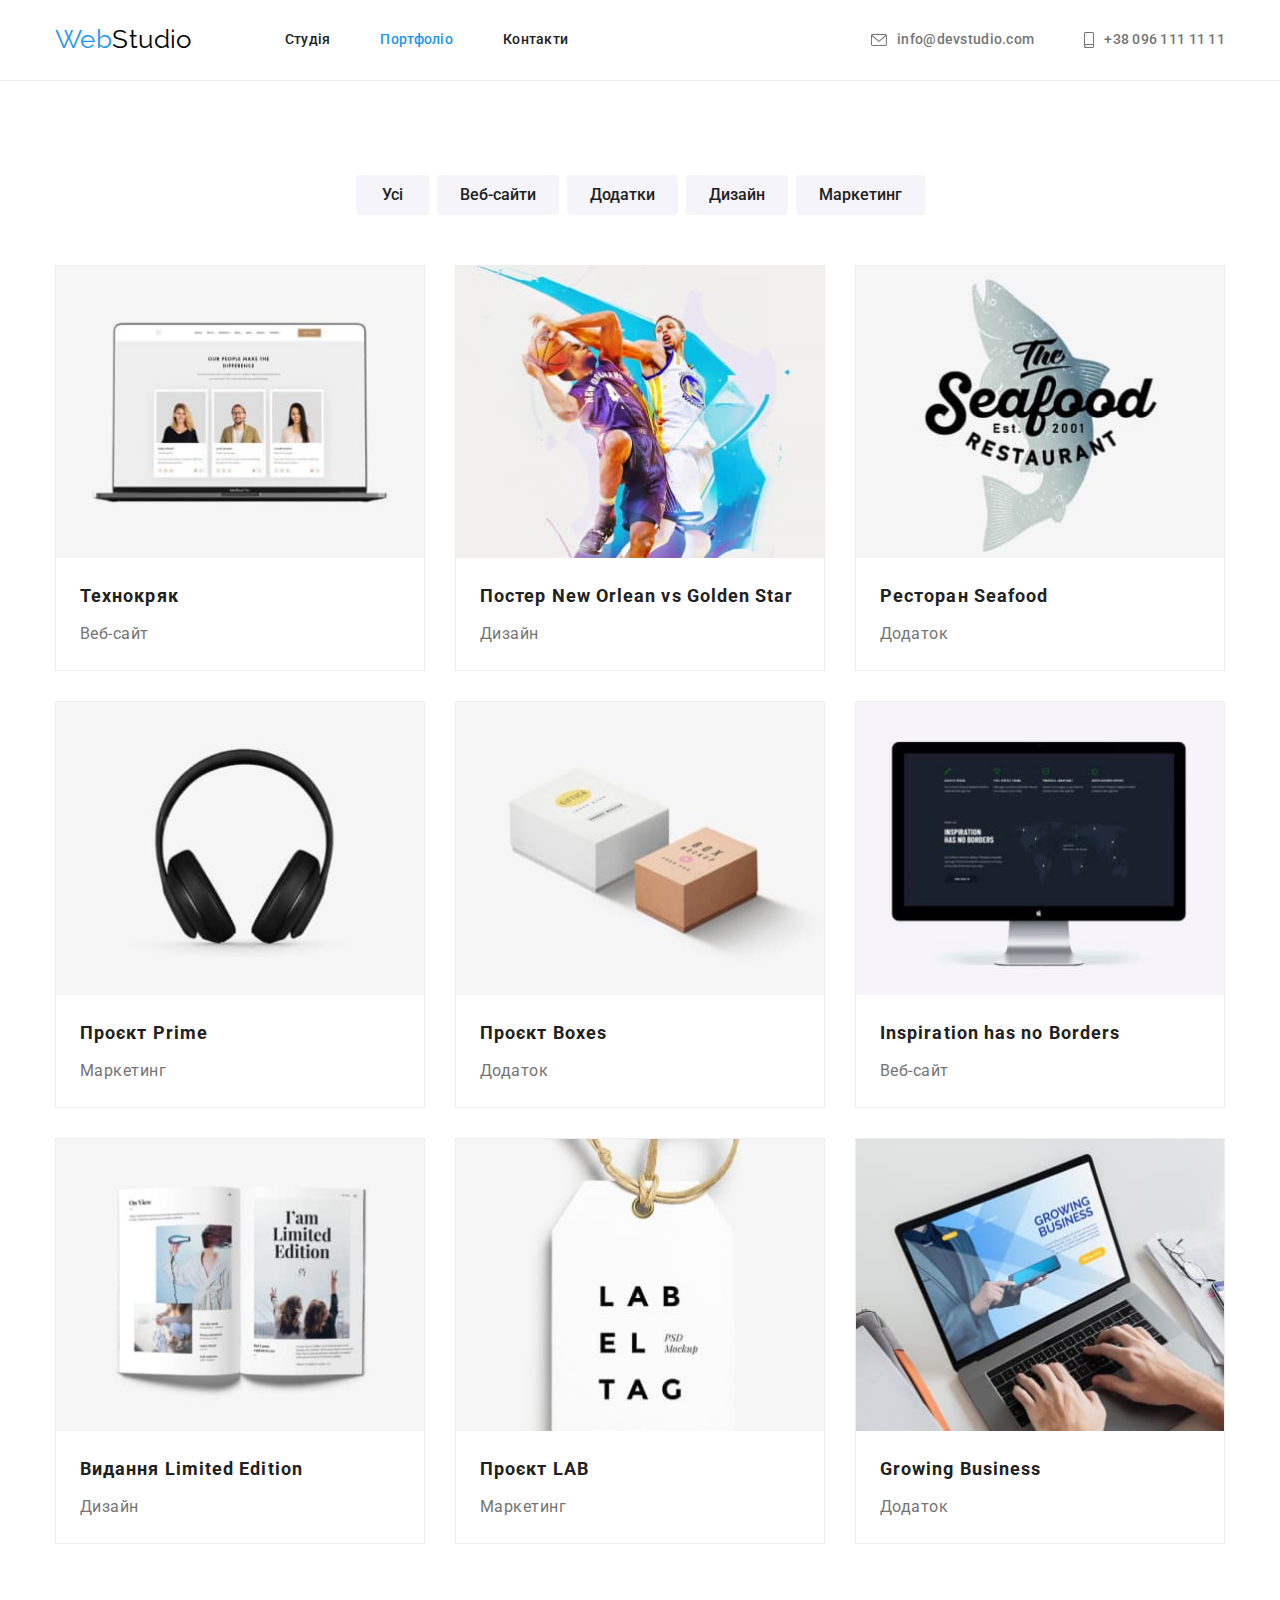
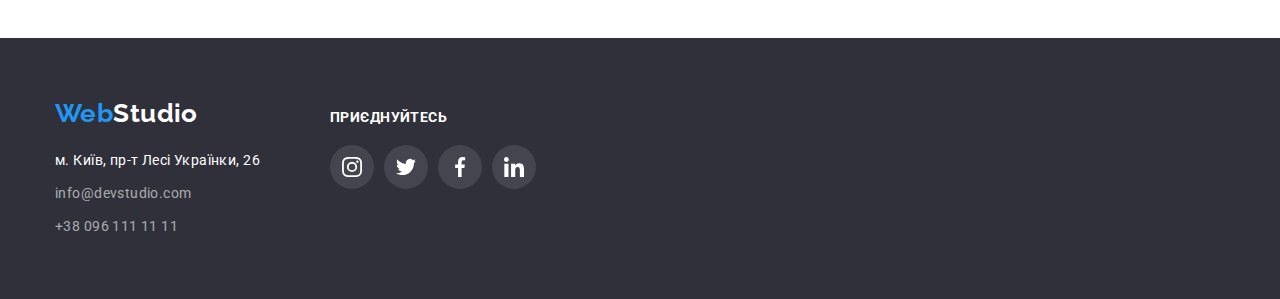
==== portfolio.html @ 3dd4cff3 "1" ====
<!DOCTYPE html>
<html lang="uk">
  <head>
    <meta charset="UTF-8" />
    <meta http-equiv="X-UA-Compatible" content="IE=edge" />
    <meta name="viewport" content="width=device-width, initial-scale=1.0" />
    <title>Студія</title>
    <link
      href="https://fonts.googleapis.com/css2?family=Raleway:wght@700;900&family=Roboto:wght@400;500;700;900&display=swap"
      rel="stylesheet"
    />
    <link
      rel="stylesheet"
      href="https://cdnjs.cloudflare.com/ajax/libs/modern-normalize/1.1.0/modern-normalize.min.css"
    />
    <link rel="stylesheet" href="./css/styles.css" />
  </head>
  <body>
    <!--Logo line-->
    <header class="header">
      <div class="conteiner header-flex">
        <a class="logo" href="./index.html"
          >Web<span class="web">Studio</span></a
        >
        <nav class="main-nav">
          <!--Site nav-->
          <ul class="site-nav list">
            <li class="item">
              <a href="./index.html" class="link">Студія</a>
            </li>
            <li class="item">
              <a href="./portfolio.html" class="link current">Портфоліо</a>
            </li>
            <li class="item">
              <a href="#" class="link">Контакти</a>
            </li>
          </ul>
        </nav>
        <ul class="contacts list">
          <li class="item">
            <a href="mailto:info@devstudio.com" class="link mail">
              <svg class="link-contact-icon" width="16px" height="12px">
                <use href="./images/icons.svg#icon-email"></use>
              </svg>info@devstudio.com</a>
          </li>
          <li class="item">
            <a href="tel:+380961111111" class="link tel">
              <svg class="link-contact-icon" width="10px" height="16px">
                <use href="./images/icons.svg#icon-smartphone"></use>
              </svg> +38 096 111 11 11</a>
          </li>
        </ul>
      </div>
    </header>
    <main>
      <!--Filters-->
      <section class="section">
        <div class="conteiner">
          <h1 class="title-hidden">Портфоліо</h1>
          <ul class="filter list">
            <li class="item">
              <button type="button" class="button secondary">
                <a>Усі</a>
              </button>
            </li>
            <li class="item">
              <button type="button" class="button secondary">
                <a>Веб-сайти</a>
              </button>
            </li>
            <li class="item">
              <button type="button" class="button secondary">
                <a>Додатки</a>
              </button>
            </li>
            <li class="item">
              <button type="button" class="button secondary">
                <a>Дизайн</a>
              </button>
            </li>
            <li class="item">
              <button type="button" class="button secondary">
                <a>Маркетинг</a>
              </button>
            </li>
          </ul>
          <!--Projects-->
          <ul class="project list">
            <li class="item">
              <a href="#" class="link">
                <img src="./images/project1.jpg" alt="Відкритий ноутбук" />
                <div class="content">
                  <h3 class="title">Технокряк</h3>
                  <p class="text">Веб-сайт</p>
                </div></a
              >
            </li>
            <li class="item">
              <a href="#" class="link">
                <img
                  src="./images/project2.jpg"
                  alt="Два баскетболіста стрибають"
                />
                <div class="content">
                  <h3 class="title">Постер New Orlean vs Golden Star</h3>
                  <p class="text">Дизайн</p>
                </div>
              </a>
            </li>
            <li class="item">
              <a href="#" class="link">
                <img
                  src="./images/project3.jpg"
                  alt="Логотип рибного ресторану"
                />
                <div class="content">
                  <h3 class="title">Ресторан Seafood</h3>
                  <p class="text">Додаток</p>
                </div>
              </a>
            </li>
            <li class="item">
              <a href="#" class="link">
                <img
                  src="./images/project4.jpg"
                  alt="Навушники закритого типу"
                />
                <div class="content">
                  <h3 class="title">Проєкт Prime</h3>
                  <p class="text">Маркетинг</p>
                </div>
              </a>
            </li>
            <li class="item">
              <a href="#" class="link">
                <img src="./images/project5.jpg" alt="Дві картонні коробки" />
                <div class="content">
                  <h3 class="title">Проєкт Boxes</h3>
                  <p class="text">Додаток</p>
                </div>
              </a>
            </li>
            <li class="item">
              <a href="#" class="link">
                <img
                  src="./images/project6.jpg"
                  alt="Сайт зображений на моноблоці Apple iMac"
                />
                <div class="content">
                  <h3 class="title">Inspiration has no Borders</h3>
                  <p class="text">Веб-сайт</p>
                </div>
              </a>
            </li>
            <li class="item">
              <a href="#" class="link">
                <img src="./images/project7.jpg" alt="Розгорнутий журнал" />
                <div class="content">
                  <h3 class="title">Видання Limited Edition</h3>
                  <p class="text">Дизайн</p>
                </div>
              </a>
            </li>
            <li class="item">
              <a href="#" class="link">
                <img
                  src="./images/project8.jpg"
                  alt="Бумажний ярлик з написом"
                />
                <div class="content">
                  <h3 class="title">Проєкт LAB</h3>
                  <p class="text">Маркетинг</p>
                </div>
              </a>
            </li>
            <li class="item">
              <a href="#" class="link">
                <img
                  src="./images/project9.jpg"
                  alt="Людина працює на ноутбуці"
                />
                <div class="content">
                  <h3 class="title">Growing Business</h3>
                  <p class="text">Додаток</p>
                </div>
              </a>
            </li>
          </ul>
        </div>
      </section>
    </main>
    <!--Footer-->
    <footer class="section-basement">
      <div class="conteiner">
        <!--Address-->
        <div class="address">
          <a class="logo-secondari" href="./index.html">Web<span class="web-secondari">Studio</span></a>
          <address>
            <ul class="address-list list">
              <li class="map-link">
                <a href="https://goo.gl/maps/CPtrU1FHBa2aNyZL9" target="_blank" rel="noopener noreferrer nofollow"
                  class="link">м. Київ, пр-т Лесі Українки, 26</a>
              </li>
              <li class="mail-link">
                <a href="mailto:info@devstudio.com" class="link">info@devstudio.com</a>
              </li>
              <li class="tel-link">
                <a href="tel:+380961111111" class="link">+38 096 111 11 11</a>
              </li>
            </ul>
          </address>
        </div>
        <!--Social networks-->
        <div class="social">
          <h2 class="social-title">Приєднуйтесь</h2>
          <ul class="address-soc-list list">
            <li class="address-soc-item">
              <a href="" class="address-soc-link link">
                <svg class="address-soc-icon" width="20" height="20">
                  <use href="./images/icons.svg#icon-instagram"></use>
                </svg>
              </a>
            </li>
            <li class="address-soc-item">
              <a href="" class="address-soc-link link">
                <svg class="address-soc-icon" width="20" height="20">
                  <use href="./images/icons.svg#icon-twitter"></use>
                </svg>
              </a>
            </li>
            <li class="address-soc-item">
              <a href="" class="address-soc-link link">
                <svg class="address-soc-icon" width="20" height="20">
                  <use href="./images/icons.svg#icon-facebook"></use>
                </svg>
              </a>
            </li>
            <li class="address-soc-item">
              <a href="" class="address-soc-link link">
                <svg class="address-soc-icon" width="20" height="20">
                  <use href="./images/icons.svg#icon-linkedin"></use>
                </svg>
              </a>
            </li>
          </ul>
        </div>
      </div>
    </footer>
    </body>
    </html>
---- css/styles.css ----
/* цвет основного текста #212121 */
/* вторичный цвет текста #757575 */
/* белый #FFFFFF */
/* акцент #2196F3 */
/* цвет ссылок подвала rgba(255, 255, 255, 0.6) */
/* цвет кнопок поротфолио #F5F4FA */
/* цвет активной кнопки #188CE8 */
/* фон шапки и подвала #2F303A */
/* цвет обводки карточек #EEEEEE */

:root {
    --primary-text-color: #212121;
    --title-text-color: #757575;
    --basement-text-color: rgba(255, 255, 255, 0.6);
    --white-color: #FFFFFF;
    --black-color: #000000;
    --accent-color: #2196F3;
    --primary-btn-color: #F5F4FA;
    --activ-btn-color: #188CE8;
    --hero-bcgnd-color: #2F303A;
    --head-bcgnd-color: #ECECEC;
    --border-color: #EEEEEE;
    --border-client-color: #AFB1B8;
    --adress-icon-color: rgba(255, 255, 255, 0.1);
}

body {
    font-family: 'Roboto', sans-serif;
    font-size: 14px;
    letter-spacing: 0.03em;
    color: var(--primary-text-color);

    background-color: var(--white-color);
}

.section {
    padding-top: 94px;
    padding-bottom: 94px;
}

.header {
    padding-top: 0;
    padding-bottom: 0;
    border-bottom-width: 1px;
    border-bottom-style: solid;
    border-bottom-color: var(--head-bcgnd-color);
}

.section.no-padding {
    padding-top: 0;
}

.conteiner {
    width: 1200px;
    padding-left: 15px;
    padding-right: 15px;
    margin: 0 auto;
}

.list {
    list-style: none;
    padding: 0;
    margin: 0;
}

img {
    display: block;
    max-width: 100%;
    height: auto;
}

/* Logo line */

.header-flex {
    display: flex;
}

.main-nav {
    display: flex;
    align-items: center;
    margin-right: auto;
}

.logo {
    display: inline-block;
    font-family: 'Raleway';
    font-size: 26px;
    line-height: 1.19;
    text-decoration: none;
    color: var(--accent-color);

    margin-right: 93px;
    padding-top: 24px;
    padding-bottom: 25px;
}

.web {
    text-decoration: none;
    color: var(--black-color);
}

/* Site nav */

.site-nav {
    display: flex;
}

.site-nav .item:not(:last-child) {
    margin-right: 50px;
}

.site-nav .link {
    display: block;
    font-style: normal;
    font-weight: 500;
    font-size: 14px;
    line-height: 1.14;
    letter-spacing: 0.02em;
    text-decoration: none;
    color: var(--primary-text-color);

    padding-top: 32px;
    padding-bottom: 32px;
}

.site-nav .link:hover, 
.site-nav .link:focus {
    color: var(--accent-color);
}

.site-nav .link.current {
    color: var(--accent-color);
}

.contacts {
    display: flex;
}

.contacts .link-contact-icon {
    margin-right: 10px;
    vertical-align: middle;
    fill: currentColor;
}

.contacts .item:not(:last-child) {
    margin-right: 50px;
}

.contacts .link {
    display: flex;
    font-weight: 500;
    font-size: 14px;
    line-height: 1.14;
    letter-spacing: 0.02em;
    text-decoration: none;
    color: var(--title-text-color);
    align-items: center;

    padding-top: 32px;
    padding-bottom: 32px;
}

.contacts .link:hover,
.contacts .link:focus {
    color: var(--accent-color);
}

/* Hero */

.section.hero {
    text-align: center;
    background-color: var(--hero-bcgnd-color);
    background-image: linear-gradient(rgba(47, 48, 58, 0.4), rgba(47, 48, 58, 0.4)), url(../images/hero.jpg);
    background-repeat: no-repeat;
    background-position: center;
    background-size: cover;
    max-width: 1600px;
    margin: 0 auto;

    padding-top: 200px;
    padding-bottom: 200px;
}

.hero-title {
    font-weight: 900;
    font-size: 44px;
    line-height: 1.36;
    letter-spacing: 0.06em;
    text-transform: uppercase;
   
    color: var(--white-color);

    width: 696px;
    margin: 30px auto;
}

/* Features */

.feature-list {
    display: flex;

}

.feature-list .item {
    width: calc((100%-90)/4);
}

.feature-list .item:not(:last-child) {
    margin-right: 30px;
}

.feature-list .title {
    font-weight: 700;
    font-size: 14px;
    line-height: 1.14;
    text-transform: uppercase;

    margin-top: 0;
    margin-bottom: 10px;
}

.feature-box {
    display: flex;
    align-items: center;
    justify-content: center;
    width: 270px;
    height: 120px;
    border-radius: 4px;
    background-color: var(--primary-btn-color);

    margin-bottom: 30px;
}

.feature-icon:hover, .feature-icon:focus {
    filter: drop-shadow(0px 4px 4px rgba(0, 0, 0, 0.25));
}

.feature-list .text {
    font-weight: 400;
    line-height: 1.71;
    color: var(--title-text-color);

    margin-top: 0;
    margin-bottom: 0;
}

.title-hidden {
    position: absolute;
    white-space: nowrap;
    width: 1px;
    height: 1px;
    overflow: hidden;
    border: 0;
    clip: rect(0 0 0 0);
    clip-path: inset(50%);
    margin: -1px;
}

/* Work options */

.section-title {
    font-size: 36px;
    line-height: 1.17;
    
    text-align: center;
    margin-top: 0;
    margin-bottom: 50px;
}

.work-list {
    display: flex;
    justify-content: center;
}

.work-list .item:not(:last-child) {
    margin-right: 30px;
}


/* Our team */

.team {
    background-color: var(--primary-btn-color);
}

.team-list {
    display: flex;
    
}

.team-list .item {
    background: var(--white-color);

    margin-top: 0;
    margin-bottom: 0;
    box-shadow: 0px 1px 3px rgba(0, 0, 0, 0.12), 0px 1px 1px rgba(0, 0, 0, 0.14), 0px 2px 1px rgba(0, 0, 0, 0.2);
    border-radius: 0px 0px 4px 4px;
}

.team-list .item:not(:last-child) {
    margin-right: 30px;
}

.team-list img {

}

.team-list .title {
    font-weight: 500;
    font-size: 16px;
    line-height: 1.19;
    text-align: center;

    margin-top: 0;
    margin-bottom: 10px;
}

.team-list .text {
    font-size: 16px;
    line-height: 1.19;
    text-align: center;
    color: var(--title-text-color);

    margin-top: 0;
    margin-bottom: 16px;
}

.team-list .team-content {
    padding-top: 30px;
    padding-bottom: 30px;
}

.team-soc-list {
    display: flex;
    justify-content: center;
    gap: 10px;
}

.team-soc-item {
    width: 44px;
    height: 44px;
}

.team-soc-link {
    width: 100%;
    height: 100%;
    background-color: var(--white-color);
    border-radius: 50%;
    display: flex;
    align-items: center;
    justify-content: center;
}

.team-soc-link:hover, .team-soc-link:focus {
    background-color: var(--accent-color);
}

.team-soc-link:hover .team-soc-icon, .team-soc-link:focus .team-soc-icon {
    fill: var(--white-color);
}

.team-soc-icon {
    fill: var(--border-client-color);
}

/*Clients*/

.client {}

.client-list {
    display: flex;
    gap: 30px;
}

.client-item {
    width: calc((100%-150px)/6);
    height: 92px;
}

.client-link {
    width: 100%;
    height: 100%;
    border: 1px solid var(--border-client-color);
    border-radius: 4px;
    display: flex;
    align-items: center;
    justify-content: center;
}

.client-soc-icon {
    fill: var(--border-client-color)
}

.client-link:hover, .client-link:focus {
    border-color: var(--accent-color);
}

.client-link:hover .client-soc-icon, .client-link:focus .client-soc-icon {
    fill: var(--accent-color);
}

/* Button */

.button {
    border: 1px solid transparent;
    color: var(--white-color);
}

.button.primary {
    font-weight: 700;
    font-size: 16px;
    line-height: 1.88;
    letter-spacing: 0.06em;
    color: var(--white-color);

    padding: 10px 32px;
    border-radius: 4px;
    background-color: var(--accent-color);
}

.button.primary:hover,
.button.primary:focus {
    color: var(--white-color);
    background-color: var(--activ-btn-color);
    cursor: pointer;
}

.button.secondary {
    font-weight: 500;
    font-size: 16px;
    line-height: 1.62;
    color: var(--primary-text-color);
    background-color: var(--primary-btn-color);

    padding: 6px 22px;
    min-width: 73px;
    border-radius: 4px;
}

.button.secondary:hover,
.button.secondary:focus {
    color: var(--white-color);
    background-color: var(--accent-color);
    cursor: pointer;
    box-shadow: 0px 3px 1px rgba(0, 0, 0, 0.1), 0px 1px 2px rgba(0, 0, 0, 0.08), 0px 2px 2px rgba(0, 0, 0, 0.12);
}

/* Filters */

.filter {
    display: flex;
    justify-content: center;
    margin: 0;
    padding-bottom: 50px;
}

.filter .item:not(:last-child) {
    margin-right: 8px;
}

/* Projects */

.project {
    display: flex;
    flex-wrap: wrap;
}

.project .item {
    width: 370px;
    margin-right: 30px;
    margin-bottom: 30px;
    background-color: var(--white-color);
    border: 1px solid var(--border-color)
}

.project .item:nth-child(3n) {
    margin-right: 0;
}

.project .item:nth-last-child(-n + 3) {
    margin-bottom: 0;
}

.project .link:hover, .project .link:focus {
    box-shadow: 0px 1px 1px rgba(0, 0, 0, 0.12), 0px 4px 4px rgba(0, 0, 0, 0.06), 1px 4px 6px rgba(0, 0, 0, 0.16);
}

.project .link {
    display: block;
    text-decoration: none;
}

.project .title {
    font-size: 18px;
    line-height: 2; 
    letter-spacing: 0.06em;
    color: var(--primary-text-color);
    margin-top: 0px;
    margin-bottom: 4px;
}

.project .text {
    font-size: 16px;
    line-height: 2;
    letter-spacing: 0.03em;
    color: var(--title-text-color);
    margin: 0;
}

.project .content {
    padding: 20px 24px 20px 24px;
}

/* Footer */

.section-basement {
    padding-top: 60px;
    padding-bottom: 60px;
    background-color: var(--hero-bcgnd-color);
}

.section-basement > .conteiner {
    display: flex; 
    align-items: baseline;
    gap: 70px;
}

.logo-secondari {
    display: inline-block;
    font-family: 'Raleway';
    font-weight: 700;
    font-size: 26px;
    line-height: 1.19;
    color: var(--accent-color);
    text-decoration: none;

    margin-top: 0;
    margin-bottom: 20px;
}

.web-secondari {color: var(--white-color)}

/* Adress */

.address-list .map-link .link {
    line-height: 1.71;
    color: var(--white-color);
}

.address-list .map-link {
    margin-top: 0;
    margin-bottom: 9px;
}

.address-list .mail-link {
    margin-top: 0;
    margin-bottom: 9px;
}

.address-list .tel-link .link {
    margin-bottom: 0;
}

.tel-link .link:hover,
.tel-link .link:focus {
    color: var(--accent-color);
}

.address-list .link {
    display: inline-block;
    font-style: normal;
    line-height: 1.71;
    color: var(--basement-text-color);
    text-decoration: none;
}

.mail-link .link:hover, .mail-link .link:focus {
    color: var(--accent-color);
}

/* Social networks */

.social-title {
    font-style: normal;
    font-weight: 700;
    font-size: 14px;
    line-height: 16px;
    letter-spacing: 0.03em;
    text-transform: uppercase;
    color: var(--white-color);
    margin-top: 0;
    margin-bottom: 20px;
}

.address-soc-list {
    display: flex;
    gap: 10px;
}

.address-soc-item {
    width: 44px;
    height: 44px;
}

.address-soc-link {
    width: 100%;
    height: 100%;
    background-color: var(--adress-icon-color);
    border-radius: 50%;
    display: flex;
    align-items: center;
    justify-content: center;
}

.address-soc-link:hover,
.address-soc-link:focus {
    background-color: var(--accent-color);
}

.address-soc-icon {
    fill: var(--white-color);
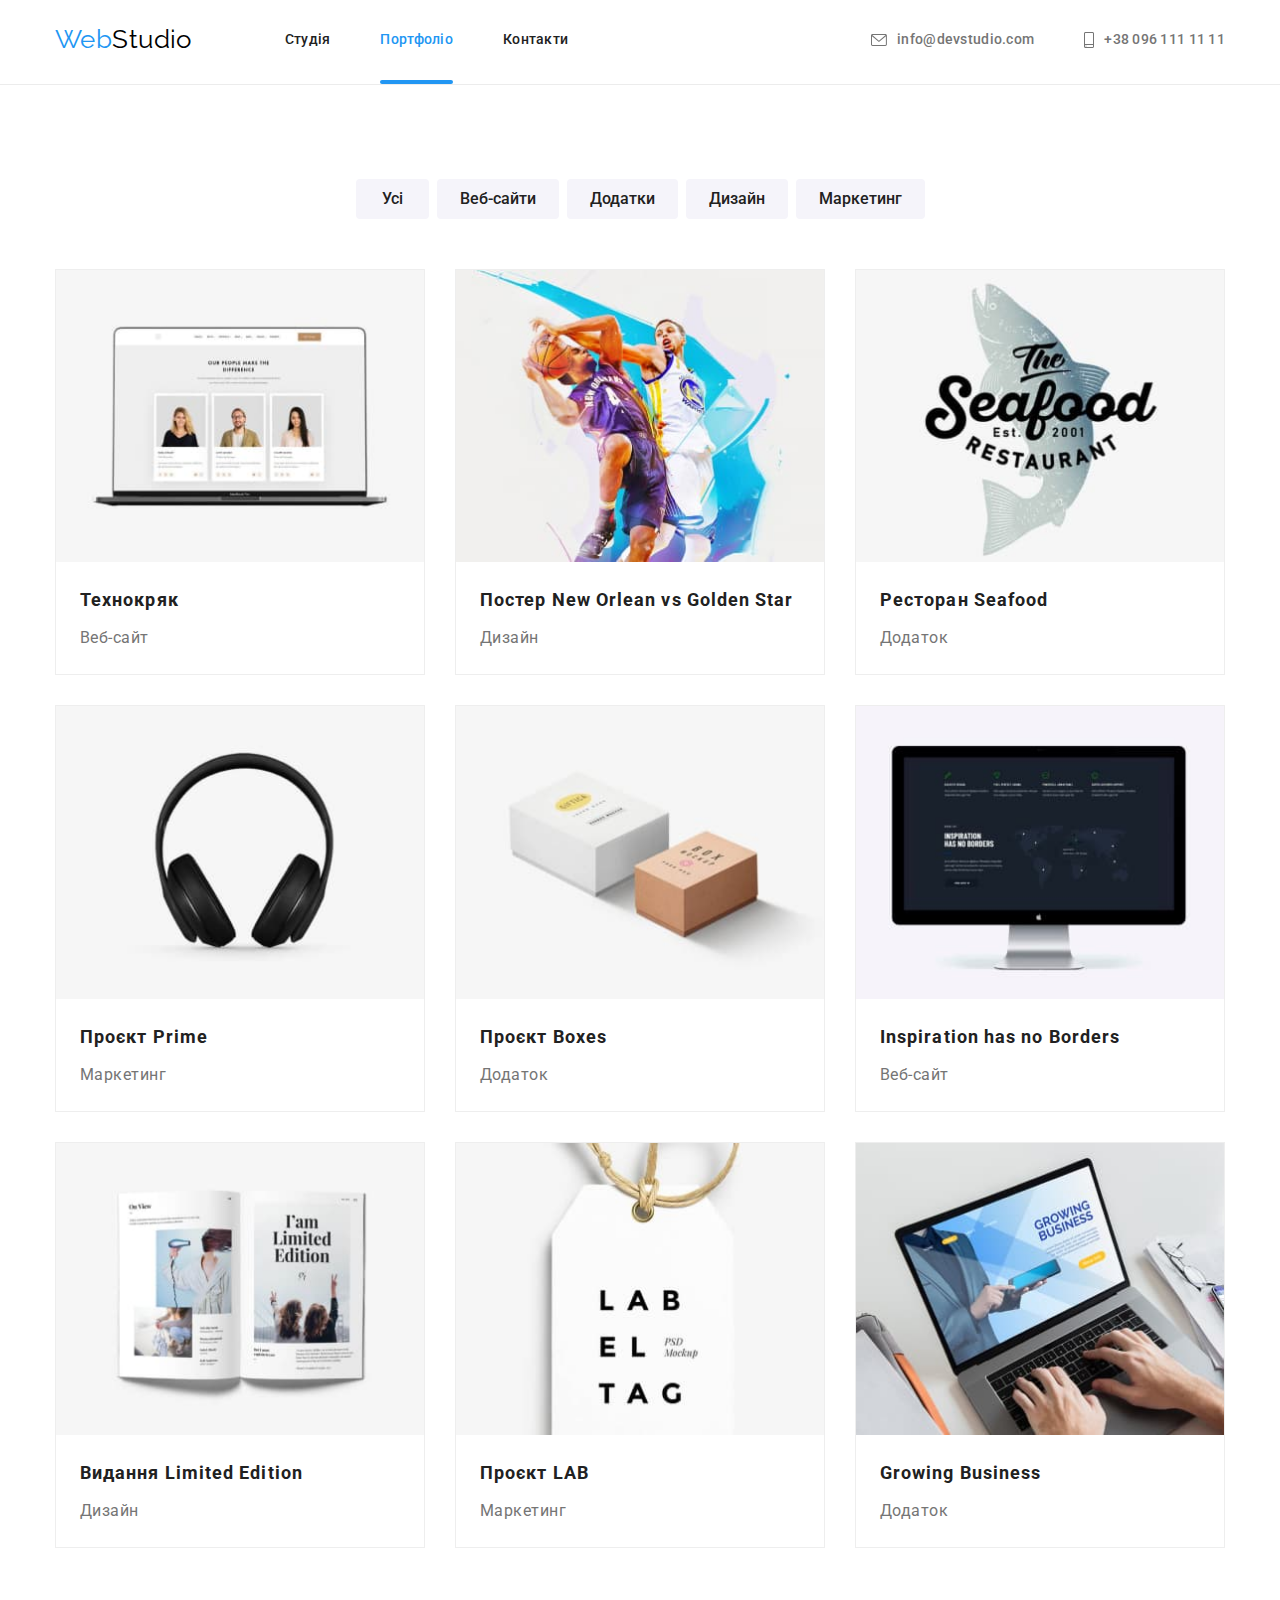
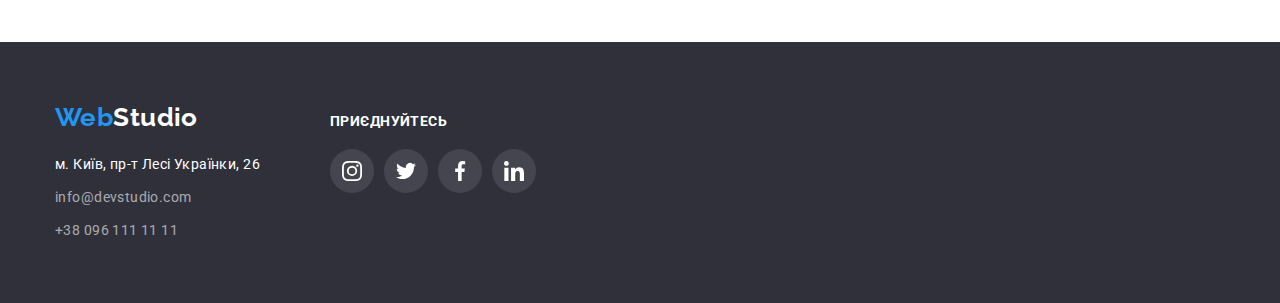
==== commit 838869b6: "2" ====
--- a/portfolio.html
+++ b/portfolio.html
@@ -87,8 +87,11 @@
           <!--Projects-->
           <ul class="project list">
             <li class="item">
+              <div class="project-top">
               <a href="#" class="link">
                 <img src="./images/project1.jpg" alt="Відкритий ноутбук" />
+                <p class="top-text">Ресурс пропонує комплексні пропозиції з різним рівнем функціоналу та сервісів. Все це дозволить відвідувачу отримати
+                вичерпні відомості про компанію чи приватну особу.</p></div>
                 <div class="content">
                   <h3 class="title">Технокряк</h3>
                   <p class="text">Веб-сайт</p>
@@ -96,11 +99,16 @@
               >
             </li>
             <li class="item">
+              <div class="project-top">
               <a href="#" class="link">
                 <img
                   src="./images/project2.jpg"
                   alt="Два баскетболіста стрибають"
                 />
+                <p class="top-text">Ресурс пропонує комплексні пропозиції з різним рівнем функціоналу та сервісів. Все це дозволить
+                  відвідувачу отримати
+                  вичерпні відомості про компанію чи приватну особу.</p>
+                </div>
                 <div class="content">
                   <h3 class="title">Постер New Orlean vs Golden Star</h3>
                   <p class="text">Дизайн</p>
@@ -108,11 +116,16 @@
               </a>
             </li>
             <li class="item">
+              <div class="project-top">
               <a href="#" class="link">
                 <img
                   src="./images/project3.jpg"
                   alt="Логотип рибного ресторану"
                 />
+                <p class="top-text">Ресурс пропонує комплексні пропозиції з різним рівнем функціоналу та сервісів. Все це дозволить
+                  відвідувачу отримати
+                  вичерпні відомості про компанію чи приватну особу.</p>
+                </div>
                 <div class="content">
                   <h3 class="title">Ресторан Seafood</h3>
                   <p class="text">Додаток</p>
@@ -120,11 +133,16 @@
               </a>
             </li>
             <li class="item">
+              <div class="project-top">
               <a href="#" class="link">
                 <img
                   src="./images/project4.jpg"
                   alt="Навушники закритого типу"
                 />
+                <p class="top-text">Ресурс пропонує комплексні пропозиції з різним рівнем функціоналу та сервісів. Все це дозволить
+                  відвідувачу отримати
+                  вичерпні відомості про компанію чи приватну особу.</p>
+                </div>
                 <div class="content">
                   <h3 class="title">Проєкт Prime</h3>
                   <p class="text">Маркетинг</p>
@@ -132,8 +150,13 @@
               </a>
             </li>
             <li class="item">
+              <div class="project-top">
               <a href="#" class="link">
                 <img src="./images/project5.jpg" alt="Дві картонні коробки" />
+                <p class="top-text">Ресурс пропонує комплексні пропозиції з різним рівнем функціоналу та сервісів. Все це дозволить
+                  відвідувачу отримати
+                  вичерпні відомості про компанію чи приватну особу.</p>
+                </div>
                 <div class="content">
                   <h3 class="title">Проєкт Boxes</h3>
                   <p class="text">Додаток</p>
@@ -141,11 +164,16 @@
               </a>
             </li>
             <li class="item">
+              <div class="project-top">
               <a href="#" class="link">
                 <img
                   src="./images/project6.jpg"
                   alt="Сайт зображений на моноблоці Apple iMac"
                 />
+                <p class="top-text">Ресурс пропонує комплексні пропозиції з різним рівнем функціоналу та сервісів. Все це дозволить
+                  відвідувачу отримати
+                  вичерпні відомості про компанію чи приватну особу.</p>
+                </div>
                 <div class="content">
                   <h3 class="title">Inspiration has no Borders</h3>
                   <p class="text">Веб-сайт</p>
@@ -153,8 +181,13 @@
               </a>
             </li>
             <li class="item">
+              <div class="project-top">
               <a href="#" class="link">
                 <img src="./images/project7.jpg" alt="Розгорнутий журнал" />
+                <p class="top-text">Ресурс пропонує комплексні пропозиції з різним рівнем функціоналу та сервісів. Все це дозволить
+                  відвідувачу отримати
+                  вичерпні відомості про компанію чи приватну особу.</p>
+                </div>
                 <div class="content">
                   <h3 class="title">Видання Limited Edition</h3>
                   <p class="text">Дизайн</p>
@@ -162,11 +195,16 @@
               </a>
             </li>
             <li class="item">
+              <div class="project-top">
               <a href="#" class="link">
                 <img
                   src="./images/project8.jpg"
                   alt="Бумажний ярлик з написом"
                 />
+                <p class="top-text">Ресурс пропонує комплексні пропозиції з різним рівнем функціоналу та сервісів. Все це дозволить
+                  відвідувачу отримати
+                  вичерпні відомості про компанію чи приватну особу.</p>
+                </div>
                 <div class="content">
                   <h3 class="title">Проєкт LAB</h3>
                   <p class="text">Маркетинг</p>
@@ -174,11 +212,16 @@
               </a>
             </li>
             <li class="item">
+              <div class="project-top">
               <a href="#" class="link">
                 <img
                   src="./images/project9.jpg"
                   alt="Людина працює на ноутбуці"
                 />
+                <p class="top-text">Ресурс пропонує комплексні пропозиції з різним рівнем функціоналу та сервісів. Все це дозволить
+                  відвідувачу отримати
+                  вичерпні відомості про компанію чи приватну особу.</p>
+                </div>
                 <div class="content">
                   <h3 class="title">Growing Business</h3>
                   <p class="text">Додаток</p>
--- a/css/styles.css
+++ b/css/styles.css
@@ -22,6 +22,8 @@
     --border-color: #EEEEEE;
     --border-client-color: #AFB1B8;
     --adress-icon-color: rgba(255, 255, 255, 0.1);
+    --top-texbgnd-color: rgba(33, 150, 243, 0.9);
+    --backdrop-color: rgba(0, 0, 0, 0.2);
 }
 
 body {
@@ -130,6 +132,17 @@
 
 .site-nav .link.current {
     color: var(--accent-color);
+}
+
+.site-nav .link.current::after {
+    content: '';
+    display: flex;
+    background-color: var(--accent-color);
+    width: 100%;
+    height: 4px;
+    border-radius: 2px;
+    transform: translateY(32px);
+    position: relative;
 }
 
 .contacts {
@@ -470,7 +483,8 @@
     margin-right: 30px;
     margin-bottom: 30px;
     background-color: var(--white-color);
-    border: 1px solid var(--border-color)
+    border: 1px solid var(--border-color);
+    position: relative;
 }
 
 .project .item:nth-child(3n) {
@@ -509,6 +523,28 @@
 
 .project .content {
     padding: 20px 24px 20px 24px;
+}
+
+.project .top-text {
+    font-size: 18px;
+    line-height: 28px;
+    color: var(--white-color);
+    background-color: var(--top-texbgnd-color);
+    position: absolute;
+    top: 0;
+    margin: 0;
+    padding: 63px 24px;
+    transform: translateY(100%);
+    transition: transform 250ms linear;
+}
+
+.project-top {
+    position: relative;
+    overflow: hidden;
+}
+
+.project-top:hover .top-text {
+    transform: translateY(0);
 }
 
 /* Footer */
@@ -618,4 +654,58 @@
 }
 
 .address-soc-icon {
-    fill: var(--white-color);+    fill: var(--white-color);
+}
+
+.backdrop {
+    width: 100%;
+    height: 100%;
+    background-color: var(--backdrop-color);
+    position: fixed;
+    top: 0;
+    transition: opacity 250ms linear, visibility 250ms linear;
+}
+
+.modal {
+    width: 528px;
+    height: 581px;
+    position: absolute;
+    top: 50%;
+    left: 50%;
+    transform: translate(-50%, -50%);
+    background: var(--white-color);
+    box-shadow: 0px 1px 3px rgba(0, 0, 0, 0.12), 0px 1px 1px rgba(0, 0, 0, 0.14), 0px 2px 1px rgba(0, 0, 0, 0.2);
+    border-radius: 4px;
+    transform: translate(-50%, -50%) scale(1);
+    transition: transform 250ms linear;
+}
+
+.backdrop.is-hidden .modal {
+    transform: translate(-50%, -50%) scale(0);
+}
+
+.modal-close {
+    width: 30px;
+    height: 30px;
+    background-color: var(--white-color);
+    border: 1px solid rgba(0, 0, 0, 0.1);
+    border-radius: 50%;
+    position: absolute;
+    top: 8px;
+    right: 8px;
+    display: flex;
+    align-items: center;
+    justify-content: center;
+    cursor: pointer;
+}
+
+.modal-close:hover, .modal-close:focus {
+    background-color: var(--accent-color);
+}
+
+.is-hidden {
+    opacity: 0;
+    visibility: hidden;
+    pointer-events: none;
+}
+  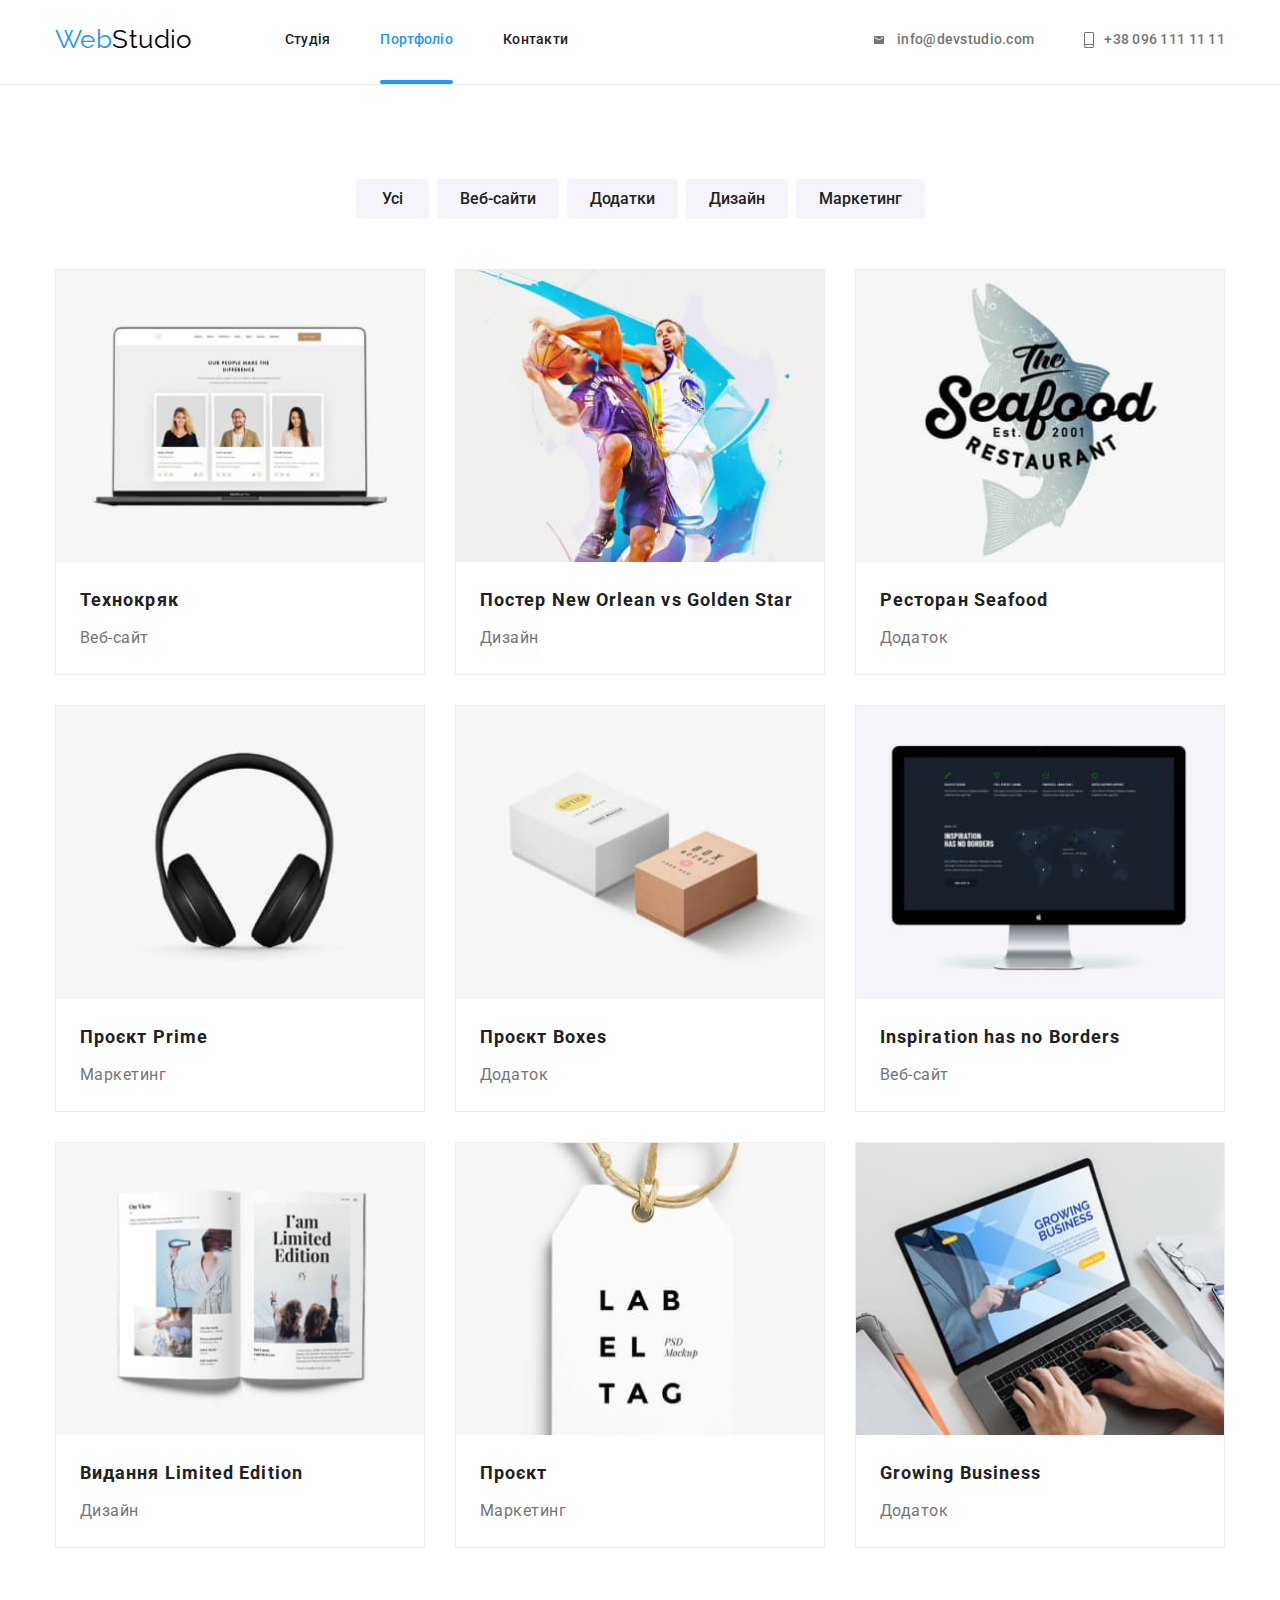
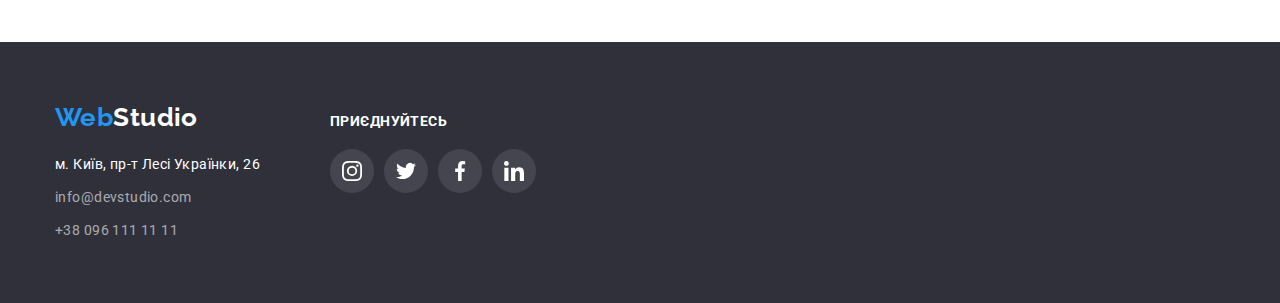
==== commit f49c5241: "8" ====
--- a/portfolio.html
+++ b/portfolio.html
@@ -87,27 +87,25 @@
           <!--Projects-->
           <ul class="project list">
             <li class="item">
-              <div class="project-top">
-              <a href="#" class="link">
-                <img src="./images/project1.jpg" alt="Відкритий ноутбук" />
-                <p class="top-text">Ресурс пропонує комплексні пропозиції з різним рівнем функціоналу та сервісів. Все це дозволить відвідувачу отримати
-                вичерпні відомості про компанію чи приватну особу.</p></div>
+              <a href="#" class="project-link link">
+                <div class="project-top">
+                  <img src="./images/project1.jpg" alt="Відкритий ноутбук" />
+                  <p class="top-text">Ресурс пропонує комплексні пропозиції з різним рівнем функціоналу та сервісів. Все це дозволить відвідувачу отримати
+                  вичерпні відомості про компанію чи приватну особу.</p>
+                </div>
                 <div class="content">
                   <h3 class="title">Технокряк</h3>
                   <p class="text">Веб-сайт</p>
-                </div></a
-              >
-            </li>
-            <li class="item">
-              <div class="project-top">
-              <a href="#" class="link">
-                <img
-                  src="./images/project2.jpg"
-                  alt="Два баскетболіста стрибають"
-                />
-                <p class="top-text">Ресурс пропонує комплексні пропозиції з різним рівнем функціоналу та сервісів. Все це дозволить
-                  відвідувачу отримати
-                  вичерпні відомості про компанію чи приватну особу.</p>
+                </div>
+              </a>
+            </li>
+            <li class="item">
+              <a href="#" class="project-link link">
+                <div class="project-top">
+                  <img src="./images/project2.jpg" alt="Два баскетболіста стрибають" />
+                  <p class="top-text">Ресурс пропонує комплексні пропозиції з різним рівнем функціоналу та сервісів. Все це
+                    дозволить відвідувачу отримати
+                    вичерпні відомості про компанію чи приватну особу.</p>
                 </div>
                 <div class="content">
                   <h3 class="title">Постер New Orlean vs Golden Star</h3>
@@ -116,15 +114,12 @@
               </a>
             </li>
             <li class="item">
-              <div class="project-top">
-              <a href="#" class="link">
-                <img
-                  src="./images/project3.jpg"
-                  alt="Логотип рибного ресторану"
-                />
-                <p class="top-text">Ресурс пропонує комплексні пропозиції з різним рівнем функціоналу та сервісів. Все це дозволить
-                  відвідувачу отримати
-                  вичерпні відомості про компанію чи приватну особу.</p>
+              <a href="#" class="project-link link">
+                <div class="project-top">
+                  <img src="./images/project3.jpg" alt="Логотип рибного ресторану" />
+                  <p class="top-text">Ресурс пропонує комплексні пропозиції з різним рівнем функціоналу та сервісів. Все це
+                    дозволить відвідувачу отримати
+                    вичерпні відомості про компанію чи приватну особу.</p>
                 </div>
                 <div class="content">
                   <h3 class="title">Ресторан Seafood</h3>
@@ -133,15 +128,12 @@
               </a>
             </li>
             <li class="item">
-              <div class="project-top">
-              <a href="#" class="link">
-                <img
-                  src="./images/project4.jpg"
-                  alt="Навушники закритого типу"
-                />
-                <p class="top-text">Ресурс пропонує комплексні пропозиції з різним рівнем функціоналу та сервісів. Все це дозволить
-                  відвідувачу отримати
-                  вичерпні відомості про компанію чи приватну особу.</p>
+              <a href="#" class="project-link link">
+                <div class="project-top">
+                  <img src="./images/project4.jpg" alt="Навушники закритого типу" />
+                  <p class="top-text">Ресурс пропонує комплексні пропозиції з різним рівнем функціоналу та сервісів. Все це
+                    дозволить відвідувачу отримати
+                    вичерпні відомості про компанію чи приватну особу.</p>
                 </div>
                 <div class="content">
                   <h3 class="title">Проєкт Prime</h3>
@@ -150,12 +142,12 @@
               </a>
             </li>
             <li class="item">
-              <div class="project-top">
-              <a href="#" class="link">
-                <img src="./images/project5.jpg" alt="Дві картонні коробки" />
-                <p class="top-text">Ресурс пропонує комплексні пропозиції з різним рівнем функціоналу та сервісів. Все це дозволить
-                  відвідувачу отримати
-                  вичерпні відомості про компанію чи приватну особу.</p>
+              <a href="#" class="project-link link">
+                <div class="project-top">
+                  <img src="./images/project5.jpg" alt="Дві картонні коробки" />
+                  <p class="top-text">Ресурс пропонує комплексні пропозиції з різним рівнем функціоналу та сервісів. Все це
+                    дозволить відвідувачу отримати
+                    вичерпні відомості про компанію чи приватну особу.</p>
                 </div>
                 <div class="content">
                   <h3 class="title">Проєкт Boxes</h3>
@@ -164,15 +156,12 @@
               </a>
             </li>
             <li class="item">
-              <div class="project-top">
-              <a href="#" class="link">
-                <img
-                  src="./images/project6.jpg"
-                  alt="Сайт зображений на моноблоці Apple iMac"
-                />
-                <p class="top-text">Ресурс пропонує комплексні пропозиції з різним рівнем функціоналу та сервісів. Все це дозволить
-                  відвідувачу отримати
-                  вичерпні відомості про компанію чи приватну особу.</p>
+              <a href="#" class="project-link link">
+                <div class="project-top">
+                  <img src="./images/project6.jpg" alt="Сайт зображений на моноблоці Apple iMac" />
+                  <p class="top-text">Ресурс пропонує комплексні пропозиції з різним рівнем функціоналу та сервісів. Все це
+                    дозволить відвідувачу отримати
+                    вичерпні відомості про компанію чи приватну особу.</p>
                 </div>
                 <div class="content">
                   <h3 class="title">Inspiration has no Borders</h3>
@@ -181,12 +170,12 @@
               </a>
             </li>
             <li class="item">
-              <div class="project-top">
-              <a href="#" class="link">
-                <img src="./images/project7.jpg" alt="Розгорнутий журнал" />
-                <p class="top-text">Ресурс пропонує комплексні пропозиції з різним рівнем функціоналу та сервісів. Все це дозволить
-                  відвідувачу отримати
-                  вичерпні відомості про компанію чи приватну особу.</p>
+              <a href="#" class="project-link link">
+                <div class="project-top">
+                  <img src="./images/project7.jpg" alt="Розгорнутий журнал" />
+                  <p class="top-text">Ресурс пропонує комплексні пропозиції з різним рівнем функціоналу та сервісів. Все це
+                    дозволить відвідувачу отримати
+                    вичерпні відомості про компанію чи приватну особу.</p>
                 </div>
                 <div class="content">
                   <h3 class="title">Видання Limited Edition</h3>
@@ -195,31 +184,25 @@
               </a>
             </li>
             <li class="item">
-              <div class="project-top">
-              <a href="#" class="link">
-                <img
-                  src="./images/project8.jpg"
-                  alt="Бумажний ярлик з написом"
-                />
-                <p class="top-text">Ресурс пропонує комплексні пропозиції з різним рівнем функціоналу та сервісів. Все це дозволить
-                  відвідувачу отримати
-                  вичерпні відомості про компанію чи приватну особу.</p>
-                </div>
-                <div class="content">
-                  <h3 class="title">Проєкт LAB</h3>
+              <a href="#" class="project-link link">
+                <div class="project-top">
+                  <img src="./images/project8.jpg" alt="Паперовий ярлик з написом" />
+                  <p class="top-text">Ресурс пропонує комплексні пропозиції з різним рівнем функціоналу та сервісів. Все це
+                    дозволить відвідувачу отримати
+                    вичерпні відомості про компанію чи приватну особу.</p>
+                </div>
+                <div class="content">
+                  <h3 class="title">Проєкт</h3>
                   <p class="text">Маркетинг</p>
                 </div>
               </a>
             </li>
             <li class="item">
-              <div class="project-top">
-              <a href="#" class="link">
-                <img
-                  src="./images/project9.jpg"
-                  alt="Людина працює на ноутбуці"
-                />
-                <p class="top-text">Ресурс пропонує комплексні пропозиції з різним рівнем функціоналу та сервісів. Все це дозволить
-                  відвідувачу отримати
+              <a href="#" class="project-link link">
+                <div class="project-top">
+                  <img src="./images/project9.jpg" alt="Людина працює на ноутбуці" />
+                  <p class="top-text">Ресурс пропонує комплексні пропозиції з різним рівнем функціоналу та сервісів. Все це
+                  дозволить відвідувачу отримати
                   вичерпні відомості про компанію чи приватну особу.</p>
                 </div>
                 <div class="content">
--- a/css/styles.css
+++ b/css/styles.css
@@ -128,6 +128,7 @@
 .site-nav .link:hover, 
 .site-nav .link:focus {
     color: var(--accent-color);
+    transition: color 250ms cubic-bezier(0.4, 0, 0.2, 1);
 }
 
 .site-nav .link.current {
@@ -176,6 +177,7 @@
 .contacts .link:hover,
 .contacts .link:focus {
     color: var(--accent-color);
+    transition: color 250ms cubic-bezier(0.4, 0, 0.2, 1);
 }
 
 /* Hero */
@@ -189,7 +191,6 @@
     background-size: cover;
     max-width: 1600px;
     margin: 0 auto;
-
     padding-top: 200px;
     padding-bottom: 200px;
 }
@@ -200,9 +201,7 @@
     line-height: 1.36;
     letter-spacing: 0.06em;
     text-transform: uppercase;
-   
     color: var(--white-color);
-
     width: 696px;
     margin: 30px auto;
 }
@@ -227,7 +226,6 @@
     font-size: 14px;
     line-height: 1.14;
     text-transform: uppercase;
-
     margin-top: 0;
     margin-bottom: 10px;
 }
@@ -240,19 +238,19 @@
     height: 120px;
     border-radius: 4px;
     background-color: var(--primary-btn-color);
-
     margin-bottom: 30px;
 }
 
-.feature-icon:hover, .feature-icon:focus {
+.feature-box:hover, 
+.feature-box:focus {
     filter: drop-shadow(0px 4px 4px rgba(0, 0, 0, 0.25));
+    transition: box-shadow 250ms cubic-bezier(0.4, 0, 0.2, 1);
 }
 
 .feature-list .text {
     font-weight: 400;
     line-height: 1.71;
     color: var(--title-text-color);
-
     margin-top: 0;
     margin-bottom: 0;
 }
@@ -274,7 +272,6 @@
 .section-title {
     font-size: 36px;
     line-height: 1.17;
-    
     text-align: center;
     margin-top: 0;
     margin-bottom: 50px;
@@ -284,12 +281,29 @@
     display: flex;
     justify-content: center;
 }
+
+.work-box {
+    position: relative;}
+
+.work-text {
+    bottom: 0;
+    position: absolute;
+    display: flex;
+    align-items: center;
+    justify-content: center;
+    background-color: rgba(47, 48, 58, 0.8);
+    width: 100%;
+    height: 70px;
+    font-weight: 700;
+    line-height: 1.14;
+    margin: 0;
+    text-transform: uppercase;
+    color: var(--white-color);}
 
 .work-list .item:not(:last-child) {
     margin-right: 30px;
 }
 
-
 /* Our team */
 
 .team {
@@ -298,12 +312,10 @@
 
 .team-list {
     display: flex;
-    
 }
 
 .team-list .item {
     background: var(--white-color);
-
     margin-top: 0;
     margin-bottom: 0;
     box-shadow: 0px 1px 3px rgba(0, 0, 0, 0.12), 0px 1px 1px rgba(0, 0, 0, 0.14), 0px 2px 1px rgba(0, 0, 0, 0.2);
@@ -312,10 +324,6 @@
 
 .team-list .item:not(:last-child) {
     margin-right: 30px;
-}
-
-.team-list img {
-
 }
 
 .team-list .title {
@@ -323,7 +331,6 @@
     font-size: 16px;
     line-height: 1.19;
     text-align: center;
-
     margin-top: 0;
     margin-bottom: 10px;
 }
@@ -333,7 +340,6 @@
     line-height: 1.19;
     text-align: center;
     color: var(--title-text-color);
-
     margin-top: 0;
     margin-bottom: 16px;
 }
@@ -364,12 +370,16 @@
     justify-content: center;
 }
 
-.team-soc-link:hover, .team-soc-link:focus {
+.team-soc-link:hover, 
+.team-soc-link:focus {
     background-color: var(--accent-color);
-}
-
-.team-soc-link:hover .team-soc-icon, .team-soc-link:focus .team-soc-icon {
+    transition: color 250ms cubic-bezier(0.4, 0, 0.2, 1);
+}
+
+.team-soc-link:hover .team-soc-icon, 
+.team-soc-link:focus .team-soc-icon {
     fill: var(--white-color);
+    transition: color 250ms cubic-bezier(0.4, 0, 0.2, 1);
 }
 
 .team-soc-icon {
@@ -404,12 +414,16 @@
     fill: var(--border-client-color)
 }
 
-.client-link:hover, .client-link:focus {
+.client-link:hover, 
+.client-link:focus {
     border-color: var(--accent-color);
-}
-
-.client-link:hover .client-soc-icon, .client-link:focus .client-soc-icon {
+    transition: color 250ms cubic-bezier(0.4, 0, 0.2, 1);
+}
+
+.client-link:hover .client-soc-icon, 
+.client-link:focus .client-soc-icon {
     fill: var(--accent-color);
+    transition: color 250ms cubic-bezier(0.4, 0, 0.2, 1);
 }
 
 /* Button */
@@ -425,7 +439,6 @@
     line-height: 1.88;
     letter-spacing: 0.06em;
     color: var(--white-color);
-
     padding: 10px 32px;
     border-radius: 4px;
     background-color: var(--accent-color);
@@ -435,6 +448,7 @@
 .button.primary:focus {
     color: var(--white-color);
     background-color: var(--activ-btn-color);
+    transition: background-color 250ms cubic-bezier(0.4, 0, 0.2, 1) 0s, color 250ms cubic-bezier(0.4, 0, 0.2, 1) 0s;
     cursor: pointer;
 }
 
@@ -444,7 +458,6 @@
     line-height: 1.62;
     color: var(--primary-text-color);
     background-color: var(--primary-btn-color);
-
     padding: 6px 22px;
     min-width: 73px;
     border-radius: 4px;
@@ -455,7 +468,7 @@
     color: var(--white-color);
     background-color: var(--accent-color);
     cursor: pointer;
-    box-shadow: 0px 3px 1px rgba(0, 0, 0, 0.1), 0px 1px 2px rgba(0, 0, 0, 0.08), 0px 2px 2px rgba(0, 0, 0, 0.12);
+    transition: background-color 250ms cubic-bezier(0.4, 0, 0.2, 1) 0s, color 250ms cubic-bezier(0.4, 0, 0.2, 1) 0s, box-shadow 250ms cubic-bezier(0.4, 0, 0.2, 1) 0s;
 }
 
 /* Filters */
@@ -495,8 +508,9 @@
     margin-bottom: 0;
 }
 
-.project .link:hover, .project .link:focus {
-    box-shadow: 0px 1px 1px rgba(0, 0, 0, 0.12), 0px 4px 4px rgba(0, 0, 0, 0.06), 1px 4px 6px rgba(0, 0, 0, 0.16);
+.project .link:hover, 
+.project .link:focus {
+    box-shadow: 0px 1px 1px rgba(0, 0, 0, 0.12), 0px 4px 4px rgba(0, 0, 0, 0.06), 1px 4px 6px rgba(0, 0, 0, 0.16);transition: box-shadow 250ms cubic-bezier(0.4, 0, 0.2, 1) 0s;
 }
 
 .project .link {
@@ -535,7 +549,7 @@
     margin: 0;
     padding: 63px 24px;
     transform: translateY(100%);
-    transition: transform 250ms linear;
+    transition: transform 250ms cubic-bezier(0.4, 0, 0.2, 1) 0s;
 }
 
 .project-top {
@@ -543,8 +557,9 @@
     overflow: hidden;
 }
 
-.project-top:hover .top-text {
+.project-link:hover .top-text {
     transform: translateY(0);
+    transition: transform 250ms cubic-bezier(0.4, 0, 0.2, 1) 0s;
 }
 
 /* Footer */
@@ -569,7 +584,6 @@
     line-height: 1.19;
     color: var(--accent-color);
     text-decoration: none;
-
     margin-top: 0;
     margin-bottom: 20px;
 }
@@ -600,6 +614,7 @@
 .tel-link .link:hover,
 .tel-link .link:focus {
     color: var(--accent-color);
+    transition: color 250ms cubic-bezier(0.4, 0, 0.2, 1) 0s;
 }
 
 .address-list .link {
@@ -610,8 +625,10 @@
     text-decoration: none;
 }
 
-.mail-link .link:hover, .mail-link .link:focus {
+.mail-link .link:hover, 
+.mail-link .link:focus {
     color: var(--accent-color);
+    transition: color 250ms cubic-bezier(0.4, 0, 0.2, 1) 0s;
 }
 
 /* Social networks */
@@ -651,6 +668,7 @@
 .address-soc-link:hover,
 .address-soc-link:focus {
     background-color: var(--accent-color);
+    transition: color 250ms cubic-bezier(0.4, 0, 0.2, 1) 0s;
 }
 
 .address-soc-icon {
@@ -672,6 +690,7 @@
     position: absolute;
     top: 50%;
     left: 50%;
+    padding: 40px;
     transform: translate(-50%, -50%);
     background: var(--white-color);
     box-shadow: 0px 1px 3px rgba(0, 0, 0, 0.12), 0px 1px 1px rgba(0, 0, 0, 0.14), 0px 2px 1px rgba(0, 0, 0, 0.2);
@@ -685,22 +704,23 @@
 }
 
 .modal-close {
+    position: absolute;
+    display: flex;
+    align-items: center;
+    justify-content: center;
+    top: 8px;
+    right: 8px;
+    border-radius: 50%;
     width: 30px;
     height: 30px;
-    background-color: var(--white-color);
+    background-color: transparent;
     border: 1px solid rgba(0, 0, 0, 0.1);
-    border-radius: 50%;
-    position: absolute;
-    top: 8px;
-    right: 8px;
-    display: flex;
-    align-items: center;
-    justify-content: center;
     cursor: pointer;
 }
 
-.modal-close:hover, .modal-close:focus {
-    background-color: var(--accent-color);
+.modal-close:hover {
+    fill: var(--accent-color);
+    transition: color 250ms cubic-bezier(0.4, 0, 0.2, 1) 0s;
 }
 
 .is-hidden {
@@ -708,4 +728,4 @@
     visibility: hidden;
     pointer-events: none;
 }
-  +
